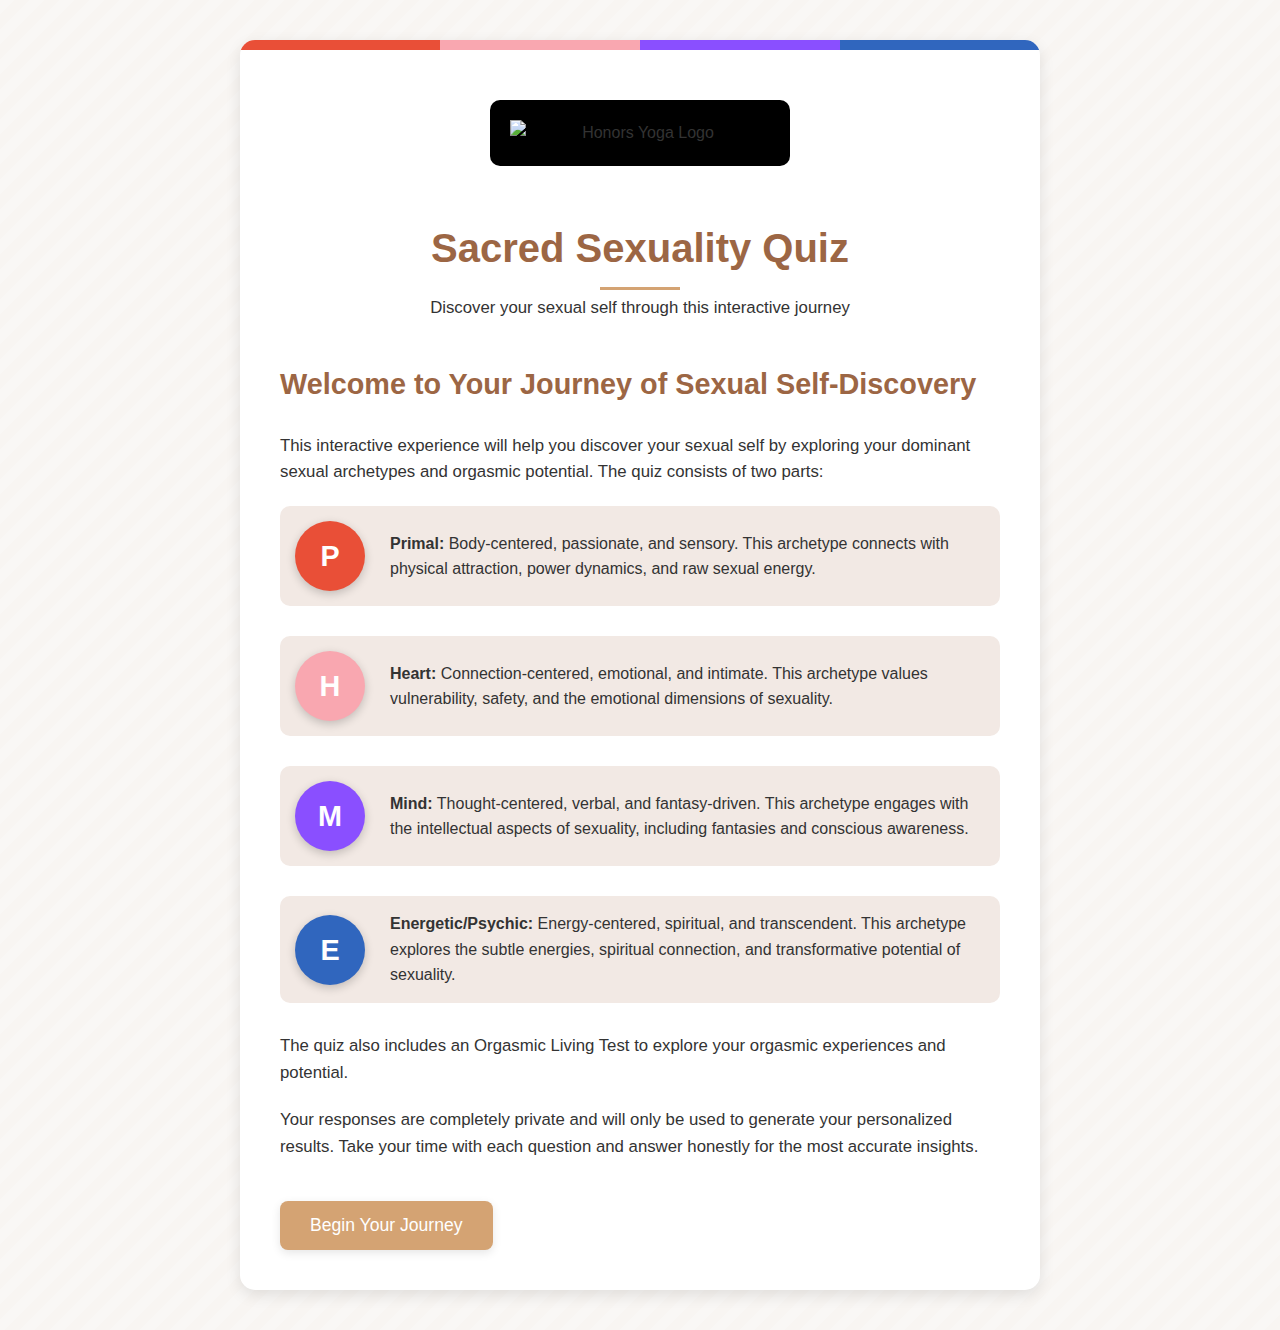
==== public/index.html @ 9d232eb0 "Initial commit with quiz and logo" ====
<!DOCTYPE html>
<html lang="en">
<head>
    <meta charset="UTF-8">
    <meta name="viewport" content="width=device-width, initial-scale=1.0">
    <title>Sacred Sexuality Quiz</title>
    <link rel="stylesheet" href="quiz_styles.css">
</head>
<body>
    <div class="container">
        <header>
            <div class="logo">
                <img src="logo.png" alt="Honors Yoga Logo" class="logo-img" style="background-color: black;">
            </div>
            <h1>Sacred Sexuality Quiz</h1>
            <p>Discover your sexual self through this interactive journey</p>
        </header>
        
        <!-- Introduction Section -->
        <section id="intro" class="quiz-section intro-section">
            <h2>Welcome to Your Journey of Sexual Self-Discovery</h2>
            <p>This interactive experience will help you discover your sexual self by exploring your dominant sexual archetypes and orgasmic potential. The quiz consists of two parts:</p>
            
            <div class="archetype-description">
                <div class="archetype-icon primal-icon">P</div>
                <div>
                    <strong>Primal:</strong> Body-centered, passionate, and sensory. This archetype connects with physical attraction, power dynamics, and raw sexual energy.
                </div>
            </div>
            
            <div class="archetype-description">
                <div class="archetype-icon heart-icon">H</div>
                <div>
                    <strong>Heart:</strong> Connection-centered, emotional, and intimate. This archetype values vulnerability, safety, and the emotional dimensions of sexuality.
                </div>
            </div>
            
            <div class="archetype-description">
                <div class="archetype-icon mind-icon">M</div>
                <div>
                    <strong>Mind:</strong> Thought-centered, verbal, and fantasy-driven. This archetype engages with the intellectual aspects of sexuality, including fantasies and conscious awareness.
                </div>
            </div>
            
            <div class="archetype-description">
                <div class="archetype-icon energetic-icon">E</div>
                <div>
                    <strong>Energetic/Psychic:</strong> Energy-centered, spiritual, and transcendent. This archetype explores the subtle energies, spiritual connection, and transformative potential of sexuality.
                </div>
            </div>
            
            <p>The quiz also includes an Orgasmic Living Test to explore your orgasmic experiences and potential.</p>
            
            <p>Your responses are completely private and will only be used to generate your personalized results. Take your time with each question and answer honestly for the most accurate insights.</p>
            
            <div class="navigation">
                <button id="start-btn">Begin Your Journey</button>
            </div>
        </section>
        
        <!-- Question Section -->
        <section id="question-section" class="quiz-section">
            <div class="progress-container">
                <div class="progress-bar">
                    <div class="progress-fill" id="progress-fill"></div>
                </div>
                <div class="section-indicator">
                    <div class="section-dot active"></div>
                    <div class="section-dot"></div>
                    <div class="section-dot"></div>
                    <div class="section-dot"></div>
                    <div class="section-dot"></div>
                </div>
            </div>
            
            <div id="section-intro">
                <!-- Section intro will be inserted here -->
            </div>
            
            <div class="question-container">
                <!-- Question will be inserted here -->
            </div>
            
            <div class="navigation">
                <button class="back-btn" id="back-btn">Back</button>
                <button id="next-btn">Next</button>
            </div>
        </section>
        
        <!-- Results Section -->
        <section id="results" class="quiz-section">
            <h2>Your Sacred Sexuality Profile</h2>
            
            <div class="chart-container">
                <!-- Pie chart will be inserted here -->
            </div>
            
            <div class="result-description">
                <!-- Archetype description will be inserted here -->
            </div>
            
            <div class="recommendations">
                <!-- Recommendations will be inserted here -->
            </div>
            
            <div class="navigation">
                <button id="restart-btn">Retake Quiz</button>
            </div>
        </section>
    </div>

    <!-- Load scripts -->
    <script src="quiz_data.js"></script>
    <script src="quiz_implementation.js"></script>
</body>
</html>
---- public/quiz_styles.css ----
/* Sacred Sexuality Quiz Styles */

:root {
    --primal-color: #e94f37; /* Red */
    --heart-color: #f9a7b0;  /* Pink/Rose */
    --mind-color: #8a4fff;   /* Purple */
    --energetic-color: #3066be; /* Blue */
    --background-color: #f8f5f2;
    --text-color: #333;
    --accent-color: #d4a373;
    --light-accent: #f2e9e4;
    --dark-accent: #9c6644;
    --shadow: 0 5px 15px rgba(0, 0, 0, 0.1);
    --transition: all 0.3s ease;
}

* {
    box-sizing: border-box;
    margin: 0;
    padding: 0;
}

body {
    font-family: 'Segoe UI', Tahoma, Geneva, Verdana, sans-serif;
    line-height: 1.6;
    color: var(--text-color);
    background-color: var(--background-color);
    background-image: linear-gradient(135deg, rgba(255,255,255,0.2) 25%, transparent 25%, 
                      transparent 50%, rgba(255,255,255,0.2) 50%, rgba(255,255,255,0.2) 75%, 
                      transparent 75%, transparent);
    background-size: 30px 30px;
    min-height: 100vh;
    padding: 40px 20px;
}

.container {
    max-width: 800px;
    margin: 0 auto;
    background-color: white;
    border-radius: 15px;
    padding: 40px;
    box-shadow: var(--shadow);
    position: relative;
    overflow: hidden;
}

.container::before {
    content: '';
    position: absolute;
    top: 0;
    left: 0;
    width: 100%;
    height: 10px;
    background: linear-gradient(90deg, 
        var(--primal-color) 0%, 
        var(--primal-color) 25%, 
        var(--heart-color) 25%, 
        var(--heart-color) 50%, 
        var(--mind-color) 50%, 
        var(--mind-color) 75%, 
        var(--energetic-color) 75%, 
        var(--energetic-color) 100%);
}

header {
    text-align: center;
    margin-bottom: 40px;
}

.logo {
    margin-bottom: 30px;
    padding: 20px;
    border-radius: 10px;
}

.logo-img {
    max-width: 300px;
    height: auto;
    display: block;
    margin: 0 auto;
    padding: 20px;
    border-radius: 10px;
    background-color: black;
}

h1 {
    font-size: 2.5rem;
    margin-bottom: 15px;
    color: var(--dark-accent);
    position: relative;
    display: inline-block;
}

h1::after {
    content: '';
    position: absolute;
    bottom: -10px;
    left: 50%;
    transform: translateX(-50%);
    width: 80px;
    height: 3px;
    background-color: var(--accent-color);
}

h2 {
    font-size: 1.8rem;
    margin-bottom: 25px;
    color: var(--dark-accent);
}

h3 {
    font-size: 1.4rem;
    margin-bottom: 15px;
    color: var(--dark-accent);
}

p {
    margin-bottom: 20px;
    font-size: 1.05rem;
}

.quiz-section {
    display: none;
    animation: fadeIn 0.5s ease;
}

@keyframes fadeIn {
    from { opacity: 0; transform: translateY(20px); }
    to { opacity: 1; transform: translateY(0); }
}

.quiz-section.active {
    display: block;
}

.intro-section {
    display: block;
}

.archetype-description {
    display: flex;
    margin-bottom: 30px;
    align-items: center;
    padding: 15px;
    border-radius: 10px;
    background-color: var(--light-accent);
    transition: var(--transition);
}

.archetype-description:hover {
    transform: translateY(-5px);
    box-shadow: var(--shadow);
}

.archetype-icon {
    width: 70px;
    height: 70px;
    border-radius: 50%;
    display: flex;
    align-items: center;
    justify-content: center;
    margin-right: 25px;
    flex-shrink: 0;
    font-size: 1.8rem;
    font-weight: bold;
    box-shadow: 0 3px 10px rgba(0, 0, 0, 0.2);
}

.primal-icon {
    background-color: var(--primal-color);
    color: white;
}

.heart-icon {
    background-color: var(--heart-color);
    color: white;
}

.mind-icon {
    background-color: var(--mind-color);
    color: white;
}

.energetic-icon {
    background-color: var(--energetic-color);
    color: white;
}

.question-container {
    margin-bottom: 40px;
    padding: 25px;
    border-radius: 10px;
    background-color: var(--light-accent);
    box-shadow: 0 3px 10px rgba(0, 0, 0, 0.05);
    transition: var(--transition);
}

.question-container:hover {
    box-shadow: 0 5px 15px rgba(0, 0, 0, 0.1);
}

.question {
    font-size: 1.25rem;
    margin-bottom: 20px;
    font-weight: 500;
    color: var(--dark-accent);
}

.scale-container {
    margin: 25px 0;
}

.select-container {
    margin: 25px 0;
}

.select-input {
    width: 100%;
    padding: 12px;
    font-size: 1.1rem;
    border: 2px solid var(--accent-color);
    border-radius: 8px;
    background-color: white;
    color: var(--text-color);
    cursor: pointer;
    transition: var(--transition);
    -webkit-appearance: none;
    -moz-appearance: none;
    appearance: none;
}

.select-input:hover, .select-input:focus {
    border-color: var(--dark-accent);
    outline: none;
    box-shadow: 0 3px 10px rgba(0, 0, 0, 0.1);
}

.select-input option {
    padding: 12px;
    font-size: 1.1rem;
}

.scale-labels {
    display: flex;
    justify-content: space-between;
    margin-bottom: 10px;
    font-size: 0.9rem;
    color: #666;
}

.scale-value {
    text-align: center;
    margin-top: 10px;
    font-weight: bold;
    font-size: 1.2rem;
    color: var(--accent-color);
}

input[type="range"] {
    width: 100%;
    height: 10px;
    -webkit-appearance: none;
    background: #ddd;
    border-radius: 5px;
    outline: none;
}

input[type="range"]::-webkit-slider-thumb {
    -webkit-appearance: none;
    width: 25px;
    height: 25px;
    border-radius: 50%;
    background: var(--accent-color);
    cursor: pointer;
    box-shadow: 0 2px 5px rgba(0, 0, 0, 0.2);
    transition: var(--transition);
}

input[type="range"]::-webkit-slider-thumb:hover {
    transform: scale(1.1);
}

.yes-no-container {
    display: flex;
    gap: 20px;
}

.yes-no-btn {
    flex: 1;
    padding: 15px;
    border: 2px solid #ddd;
    border-radius: 8px;
    background: white;
    cursor: pointer;
    font-size: 1.1rem;
    font-weight: 500;
    transition: var(--transition);
}

.yes-no-btn:hover {
    border-color: var(--accent-color);
    transform: translateY(-3px);
}

.yes-no-btn.selected {
    background-color: var(--accent-color);
    color: white;
    border-color: var(--accent-color);
}

.navigation {
    display: flex;
    justify-content: space-between;
    margin-top: 40px;
}

button {
    padding: 14px 30px;
    border: none;
    border-radius: 8px;
    background-color: var(--accent-color);
    color: white;
    font-size: 1.1rem;
    font-weight: 500;
    cursor: pointer;
    transition: var(--transition);
    box-shadow: 0 3px 10px rgba(0, 0, 0, 0.1);
}

button:hover {
    background-color: var(--dark-accent);
    transform: translateY(-3px);
    box-shadow: 0 5px 15px rgba(0, 0, 0, 0.15);
}

button:active {
    transform: translateY(0);
}

button:disabled {
    background-color: #ddd;
    cursor: not-allowed;
    transform: none;
    box-shadow: none;
}

.back-btn {
    background-color: #888;
}

.back-btn:hover {
    background-color: #666;
}

.progress-container {
    margin: 40px 0;
}

.progress-bar {
    height: 12px;
    background-color: #ddd;
    border-radius: 6px;
    overflow: hidden;
    box-shadow: inset 0 1px 3px rgba(0, 0, 0, 0.1);
}

.progress-fill {
    height: 100%;
    background: linear-gradient(90deg, var(--accent-color), var(--dark-accent));
    width: 0%;
    transition: width 0.5s ease;
    border-radius: 6px;
}

.section-indicator {
    display: flex;
    justify-content: space-between;
    margin-top: 15px;
}

.section-dot {
    width: 15px;
    height: 15px;
    border-radius: 50%;
    background-color: #ddd;
    transition: var(--transition);
}

.section-dot.active {
    background-color: var(--accent-color);
    transform: scale(1.2);
}

.results-container {
    text-align: center;
}

.chart-container {
    margin: 40px 0;
    height: 300px;
    background-color: var(--light-accent);
    border-radius: 10px;
    display: flex;
    align-items: center;
    justify-content: center;
    box-shadow: 0 3px 10px rgba(0, 0, 0, 0.05);
}

.result-description {
    text-align: left;
    margin: 30px 0;
    padding: 25px;
    border-radius: 10px;
    background-color: var(--light-accent);
    box-shadow: 0 3px 10px rgba(0, 0, 0, 0.05);
}

.result-description h3 {
    color: var(--dark-accent);
    margin-bottom: 15px;
}

.result-description h4 {
    color: var(--accent-color);
    margin: 20px 0 10px;
}

.result-description ul {
    padding-left: 20px;
    margin-bottom: 15px;
}

.result-description li {
    margin-bottom: 8px;
}

.recommendations {
    margin: 30px 0;
    padding: 25px;
    border-radius: 10px;
    background-color: var(--light-accent);
    text-align: left;
    box-shadow: 0 3px 10px rgba(0, 0, 0, 0.05);
}

.recommendation-item {
    margin-bottom: 15px;
    padding-left: 25px;
    position: relative;
}

.recommendation-item:before {
    content: "•";
    position: absolute;
    left: 0;
    color: var(--accent-color);
    font-size: 1.5rem;
    line-height: 1;
}

/* Responsive styles */
@media (max-width: 768px) {
    body {
        padding: 20px 10px;
    }
    
    .container {
        padding: 30px 20px;
    }
    
    h1 {
        font-size: 2rem;
    }
    
    h2 {
        font-size: 1.5rem;
    }
    
    .archetype-description {
        flex-direction: column;
        text-align: center;
    }
    
    .archetype-icon {
        margin-right: 0;
        margin-bottom: 15px;
    }
    
    .yes-no-container {
        flex-direction: column;
        gap: 10px;
    }
    
    button {
        padding: 12px 20px;
        font-size: 1rem;
    }
}

/* Accessibility improvements */
@media (prefers-reduced-motion: reduce) {
    * {
        animation: none !important;
        transition: none !important;
    }
}

/* High contrast mode */
@media (prefers-contrast: high) {
    :root {
        --primal-color: #ff0000;
        --heart-color: #ff69b4;
        --mind-color: #8000ff;
        --energetic-color: #0000ff;
        --text-color: #000000;
        --accent-color: #8b4513;
        --dark-accent: #5c2c0d;
    }
    
    .container {
        border: 2px solid black;
    }
    
    input[type="range"] {
        border: 1px solid black;
    }
    
    .yes-no-btn {
        border: 2px solid black;
    }
}
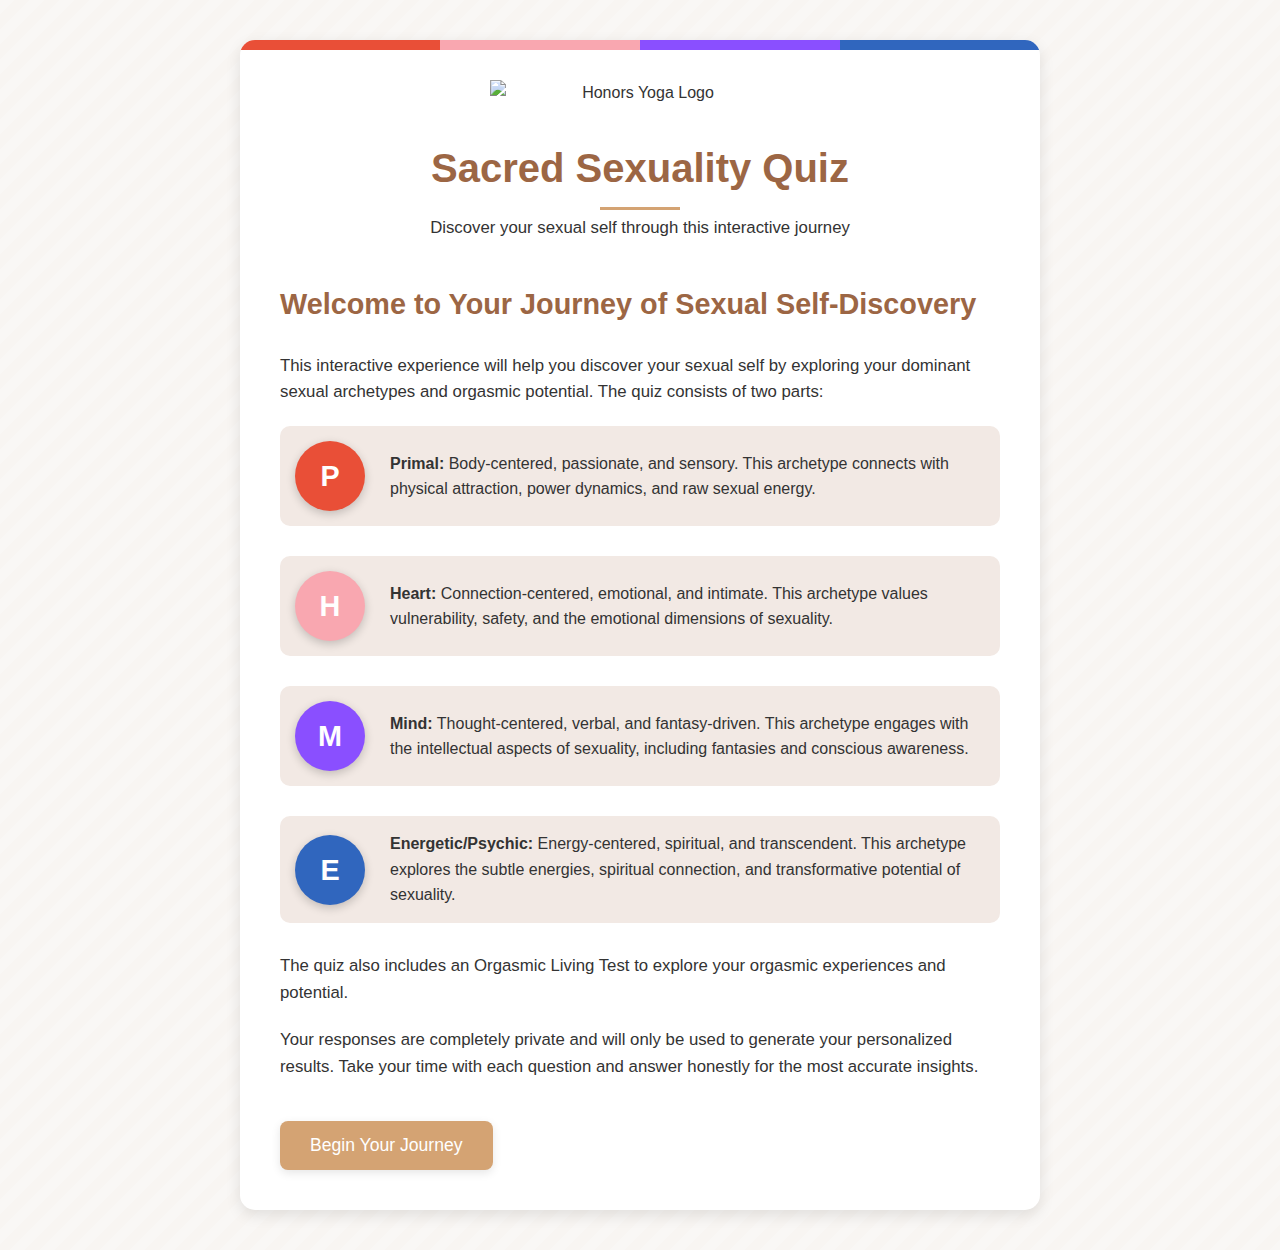
==== commit d8f225f3: "Remove black background from logo" ====
--- a/public/index.html
+++ b/public/index.html
@@ -10,7 +10,7 @@
     <div class="container">
         <header>
             <div class="logo">
-                <img src="logo.png" alt="Honors Yoga Logo" class="logo-img" style="background-color: black;">
+                <img src="logo.png" alt="Honors Yoga Logo" class="logo-img">
             </div>
             <h1>Sacred Sexuality Quiz</h1>
             <p>Discover your sexual self through this interactive journey</p>
--- a/public/quiz_styles.css
+++ b/public/quiz_styles.css
@@ -69,8 +69,6 @@
 
 .logo {
     margin-bottom: 30px;
-    padding: 20px;
-    border-radius: 10px;
 }
 
 .logo-img {
@@ -78,9 +76,6 @@
     height: auto;
     display: block;
     margin: 0 auto;
-    padding: 20px;
-    border-radius: 10px;
-    background-color: black;
 }
 
 h1 {
